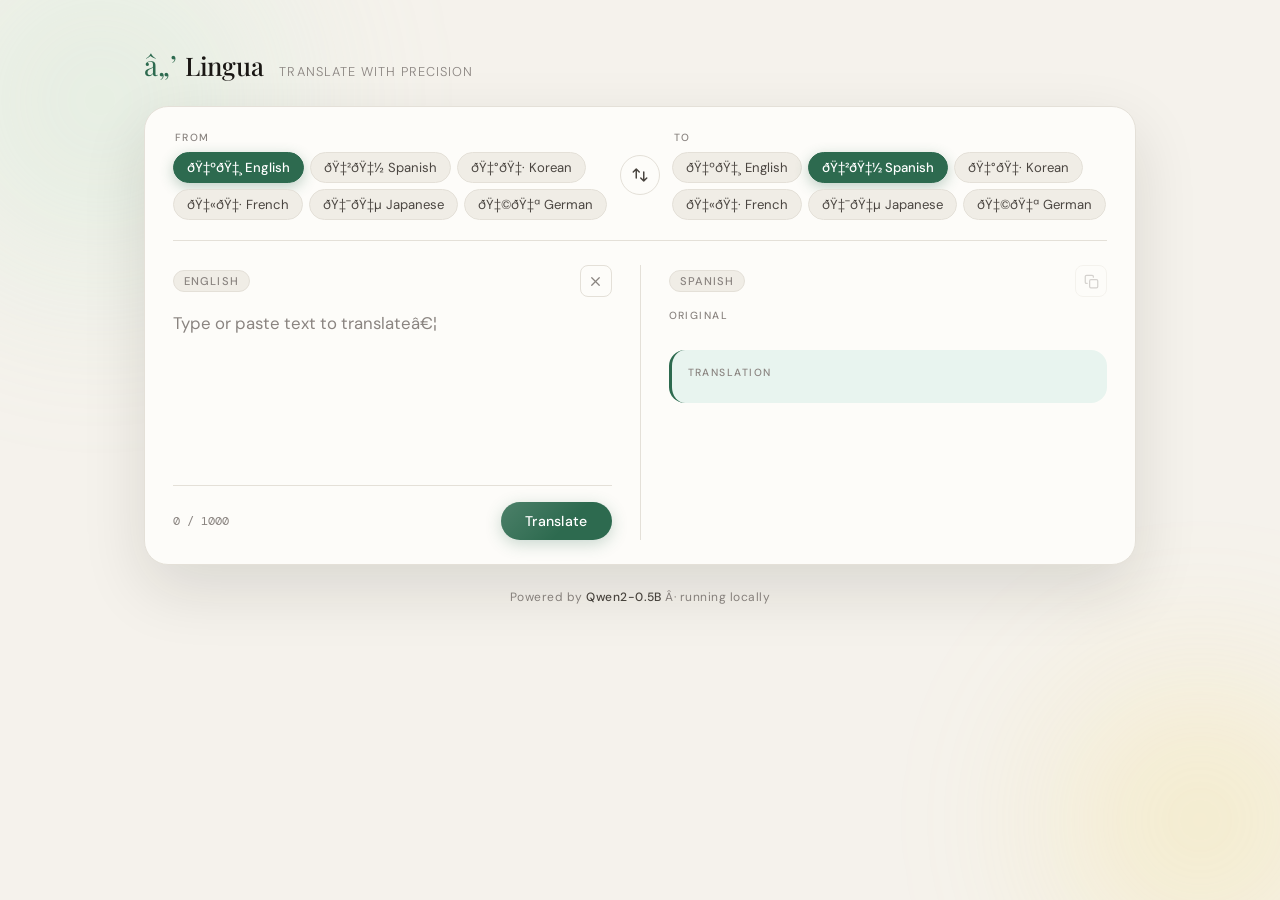
==== index.html @ b47cb752 "Add GitHub Pages static demo" ====
﻿<!DOCTYPE html>
<html lang="en">
<head>
  <meta charset="UTF-8" />
  <meta name="viewport" content="width=device-width, initial-scale=1.0" />
  <title>Lingua â€” AI Translator</title>
  <link rel="preconnect" href="https://fonts.googleapis.com" />
  <link href="https://fonts.googleapis.com/css2?family=Playfair+Display:wght@400;500&family=DM+Mono:wght@400;500&family=DM+Sans:wght@300;400;500&display=swap" rel="stylesheet" />
  <link rel="stylesheet" href="./static/styles.css" />
</head>
<body>

  <!-- â”€â”€ Ambient background orbs â”€â”€ -->
  <div class="bg-orb orb-1"></div>
  <div class="bg-orb orb-2"></div>

  <div class="app-shell">

    <!-- â”€â”€ Header â”€â”€ -->
    <header class="header">
      <div class="logo">
        <span class="logo-icon">â„’</span>
        <span class="logo-name">Lingua</span>
      </div>
      <p class="tagline">Translate with precision</p>
    </header>

    <!-- â”€â”€ Main card â”€â”€ -->
    <main class="card">

      <!-- â”€â”€ Language selector row â”€â”€ -->
      <div class="lang-row">

        <!-- Source language pills -->
        <div class="lang-group" id="source-group">
          <span class="lang-label">FROM</span>
          <div class="pills" role="group" aria-label="Source language">
            <button class="pill active" data-lang="en" data-group="source">ðŸ‡ºðŸ‡¸ English</button>
            <button class="pill" data-lang="es" data-group="source">ðŸ‡²ðŸ‡½ Spanish</button>
            <button class="pill" data-lang="ko" data-group="source">ðŸ‡°ðŸ‡· Korean</button>
            <button class="pill" data-lang="fr" data-group="source">ðŸ‡«ðŸ‡· French</button>
            <button class="pill" data-lang="ja" data-group="source">ðŸ‡¯ðŸ‡µ Japanese</button>
            <button class="pill" data-lang="de" data-group="source">ðŸ‡©ðŸ‡ª German</button>
          </div>
        </div>

        <!-- Swap button -->
        <button class="swap-btn" id="swap-btn" title="Swap languages" aria-label="Swap languages">
          <svg viewBox="0 0 24 24" fill="none" stroke="currentColor" stroke-width="2" stroke-linecap="round" stroke-linejoin="round">
            <path d="M7 16V4m0 0L3 8m4-4l4 4"/>
            <path d="M17 8v12m0 0l4-4m-4 4l-4-4"/>
          </svg>
        </button>

        <!-- Target language pills -->
        <div class="lang-group" id="target-group">
          <span class="lang-label">TO</span>
          <div class="pills" role="group" aria-label="Target language">
            <button class="pill" data-lang="en" data-group="target">ðŸ‡ºðŸ‡¸ English</button>
            <button class="pill active" data-lang="es" data-group="target">ðŸ‡²ðŸ‡½ Spanish</button>
            <button class="pill" data-lang="ko" data-group="target">ðŸ‡°ðŸ‡· Korean</button>
            <button class="pill" data-lang="fr" data-group="target">ðŸ‡«ðŸ‡· French</button>
            <button class="pill" data-lang="ja" data-group="target">ðŸ‡¯ðŸ‡µ Japanese</button>
            <button class="pill" data-lang="de" data-group="target">ðŸ‡©ðŸ‡ª German</button>
          </div>
        </div>

      </div><!-- /lang-row -->

      <!-- â”€â”€ Divider â”€â”€ -->
      <div class="card-divider"></div>

      <!-- â”€â”€ Input + Output panes â”€â”€ -->
      <div class="panes">

        <!-- Input pane -->
        <div class="pane pane-input">
          <div class="pane-header">
            <span class="pane-badge" id="source-badge">English</span>
            <div class="pane-actions">
              <button class="icon-btn" id="clear-btn" title="Clear input" aria-label="Clear input">
                <svg viewBox="0 0 24 24" fill="none" stroke="currentColor" stroke-width="2" stroke-linecap="round" stroke-linejoin="round">
                  <line x1="18" y1="6" x2="6" y2="18"/><line x1="6" y1="6" x2="18" y2="18"/>
                </svg>
              </button>
            </div>
          </div>
          <textarea
            id="input-text"
            placeholder="Type or paste text to translateâ€¦"
            maxlength="1000"
            aria-label="Text to translate"
            spellcheck="true"
          ></textarea>
          <div class="pane-footer">
            <span class="char-count"><span id="char-count">0</span> / 1000</span>
            <button class="translate-btn" id="translate-btn">
              <span class="btn-label">Translate</span>
              <span class="btn-spinner" aria-hidden="true"></span>
            </button>
          </div>
        </div>

        <!-- Vertical separator -->
        <div class="pane-sep"></div>

        <!-- Output pane -->
        <div class="pane pane-output" id="output-pane">
          <div class="pane-header">
            <span class="pane-badge" id="target-badge">Spanish</span>
            <div class="pane-actions">
              <button class="icon-btn" id="copy-btn" title="Copy translation" aria-label="Copy translation" disabled>
                <svg viewBox="0 0 24 24" fill="none" stroke="currentColor" stroke-width="2" stroke-linecap="round" stroke-linejoin="round">
                  <rect x="9" y="9" width="13" height="13" rx="2"/><path d="M5 15H4a2 2 0 0 1-2-2V4a2 2 0 0 1 2-2h9a2 2 0 0 1 2 2v1"/>
                </svg>
              </button>
            </div>
          </div>

          <!-- Empty state (plain div, styled via ::before / ::after) -->
          <div id="output-empty" class="output-placeholder"></div>

          <!-- Error state -->
          <div id="output-error" hidden>
            <div class="error-container">
              <svg viewBox="0 0 24 24" fill="none" stroke="currentColor" stroke-width="2" class="error-icon">
                <circle cx="12" cy="12" r="10"/><line x1="12" y1="8" x2="12" y2="12"/><line x1="12" y1="16" x2="12.01" y2="16"/>
              </svg>
              <p id="error-message"></p>
            </div>
          </div>

          <!-- Result blocks -->
          <div class="output-result" id="output-result" hidden>
            <div class="result-block result-original">
              <span class="result-label">Original</span>
              <p class="result-text" id="result-original"></p>
            </div>
            <div class="result-block result-translated">
              <span class="result-label">Translation</span>
              <p class="result-text result-main" id="result-translated"></p>
            </div>
          </div>

        </div><!-- /pane-output -->

      </div><!-- /panes -->

    </main><!-- /card -->

    <footer class="footer">
      Powered by <strong>Qwen2-0.5B</strong> Â· running locally
    </footer>

  </div><!-- /app-shell -->

  <script src="./static/script.js"></script>
</body>
</html>
---- static/styles.css ----
/* ═══════════════════════════════════════════════════════════════
   Lingua — styles.css
   Aesthetic: Luxury-minimal · warm ivory · deep ink · serif/mono
   ═══════════════════════════════════════════════════════════════ */

/* ── Tokens ───────────────────────────────────────────────────── */
:root {
  --bg:          #f5f2ec;
  --card:        #fdfcf9;
  --ink:         #1a1714;
  --ink-2:       #4a4540;
  --ink-3:       #8a8480;
  --accent:      #2d6a4f;       /* rich forest green */
  --accent-lt:   #e8f4ef;
  --accent-dk:   #1b4332;
  --pill-bg:     #f0ede6;
  --pill-hover:  #e5e0d5;
  --danger:      #c0392b;
  --border:      #e4e0d8;
  --shadow-sm:   0 2px 8px rgba(26,23,20,.06);
  --shadow-md:   0 8px 32px rgba(26,23,20,.10);
  --shadow-lg:   0 24px 64px rgba(26,23,20,.12);
  --radius-sm:   8px;
  --radius-md:   16px;
  --radius-lg:   24px;
  --font-serif:  'Playfair Display', Georgia, serif;
  --font-sans:   'DM Sans', system-ui, sans-serif;
  --font-mono:   'DM Mono', 'Courier New', monospace;
  --transition:  0.2s cubic-bezier(.4,0,.2,1);
}

/* ── Reset ────────────────────────────────────────────────────── */
*, *::before, *::after { box-sizing: border-box; margin: 0; padding: 0; }
html { font-size: 16px; -webkit-font-smoothing: antialiased; }

body {
  background: var(--bg);
  color: var(--ink);
  font-family: var(--font-sans);
  min-height: 100dvh;
  display: flex;
  align-items: flex-start;
  justify-content: center;
  overflow-x: hidden;
}

/* ── Ambient orbs ─────────────────────────────────────────────── */
.bg-orb {
  position: fixed;
  border-radius: 50%;
  filter: blur(80px);
  opacity: .35;
  pointer-events: none;
  z-index: 0;
}
.orb-1 {
  width: 520px; height: 520px;
  background: radial-gradient(circle, #b7e4c7 0%, transparent 70%);
  top: -160px; left: -160px;
  animation: drift 18s ease-in-out infinite alternate;
}
.orb-2 {
  width: 400px; height: 400px;
  background: radial-gradient(circle, #f6d860 0%, transparent 70%);
  bottom: -120px; right: -120px;
  animation: drift 22s ease-in-out infinite alternate-reverse;
}
@keyframes drift {
  from { transform: translate(0, 0); }
  to   { transform: translate(40px, 30px); }
}

/* ── App shell ────────────────────────────────────────────────── */
.app-shell {
  position: relative;
  z-index: 1;
  width: 100%;
  max-width: 1040px;
  padding: 48px 24px 32px;
  display: flex;
  flex-direction: column;
  gap: 24px;
}

/* ── Header ───────────────────────────────────────────────────── */
.header {
  display: flex;
  align-items: baseline;
  gap: 16px;
}
.logo {
  display: flex;
  align-items: center;
  gap: 8px;
}
.logo-icon {
  font-family: var(--font-serif);
  font-size: 1.75rem;
  color: var(--accent);
  line-height: 1;
}
.logo-name {
  font-family: var(--font-serif);
  font-size: 1.6rem;
  font-weight: 500;
  letter-spacing: -.01em;
  color: var(--ink);
}
.tagline {
  font-size: .8rem;
  color: var(--ink-3);
  letter-spacing: .08em;
  text-transform: uppercase;
  font-weight: 300;
}

/* ── Card ─────────────────────────────────────────────────────── */
.card {
  background: var(--card);
  border: 1px solid var(--border);
  border-radius: var(--radius-lg);
  box-shadow: var(--shadow-lg);
  overflow: hidden;
  animation: card-in .5s cubic-bezier(.2,1,.3,1) both;
}
@keyframes card-in {
  from { opacity: 0; transform: translateY(20px); }
  to   { opacity: 1; transform: translateY(0); }
}

/* ── Language row ─────────────────────────────────────────────── */
.lang-row {
  display: flex;
  align-items: flex-start;
  gap: 12px;
  padding: 24px 28px 20px;
  flex-wrap: wrap;
}
.lang-group {
  flex: 1;
  min-width: 0;
  display: flex;
  flex-direction: column;
  gap: 8px;
}
.lang-label {
  font-size: .65rem;
  font-weight: 500;
  letter-spacing: .14em;
  text-transform: uppercase;
  color: var(--ink-3);
  padding-left: 2px;
}
.pills {
  display: flex;
  flex-wrap: wrap;
  gap: 6px;
}

/* ── Pill buttons ─────────────────────────────────────────────── */
.pill {
  display: inline-flex;
  align-items: center;
  gap: 5px;
  padding: 6px 13px;
  border-radius: 999px;
  border: 1.5px solid var(--border);
  background: var(--pill-bg);
  color: var(--ink-2);
  font-family: var(--font-sans);
  font-size: .82rem;
  font-weight: 400;
  cursor: pointer;
  transition:
    background var(--transition),
    border-color var(--transition),
    color var(--transition),
    box-shadow var(--transition),
    transform var(--transition);
  user-select: none;
}
.pill:hover:not(.active) {
  background: var(--pill-hover);
  border-color: #ccc9c0;
  transform: translateY(-1px);
}
.pill.active {
  background: var(--accent);
  border-color: var(--accent);
  color: #fff;
  box-shadow: 0 4px 14px rgba(45,106,79,.3);
  font-weight: 500;
}
.pill.active:hover {
  background: var(--accent-dk);
  border-color: var(--accent-dk);
}
/* Conflict highlight: same lang selected on both sides */
.pill.conflict {
  border-color: var(--danger);
  color: var(--danger);
}

/* ── Swap button ──────────────────────────────────────────────── */
.swap-btn {
  flex-shrink: 0;
  margin-top: 24px;
  width: 40px;
  height: 40px;
  border-radius: 50%;
  border: 1.5px solid var(--border);
  background: var(--card);
  color: var(--ink-2);
  display: flex;
  align-items: center;
  justify-content: center;
  cursor: pointer;
  transition:
    background var(--transition),
    border-color var(--transition),
    transform var(--transition),
    box-shadow var(--transition);
}
.swap-btn svg { width: 18px; height: 18px; }
.swap-btn:hover {
  background: var(--accent-lt);
  border-color: var(--accent);
  color: var(--accent);
  transform: rotate(180deg);
  box-shadow: 0 4px 12px rgba(45,106,79,.15);
}
.swap-btn:active { transform: rotate(180deg) scale(.92); }

/* ── Card divider ─────────────────────────────────────────────── */
.card-divider {
  height: 1px;
  background: var(--border);
  margin: 0 28px;
}

/* ── Panes ────────────────────────────────────────────────────── */
.panes {
  display: grid;
  grid-template-columns: 1fr 1px 1fr;
  min-height: 320px;
}
.pane-sep {
  background: var(--border);
  margin: 24px 0;
}
.pane {
  display: flex;
  flex-direction: column;
  padding: 24px 28px;
}

/* ── Pane header ──────────────────────────────────────────────── */
.pane-header {
  display: flex;
  align-items: center;
  justify-content: space-between;
  margin-bottom: 12px;
}
.pane-badge {
  font-size: .7rem;
  font-weight: 500;
  letter-spacing: .1em;
  text-transform: uppercase;
  color: var(--ink-3);
  background: var(--pill-bg);
  border: 1px solid var(--border);
  padding: 3px 10px;
  border-radius: 999px;
  transition: color var(--transition), background var(--transition);
}
.pane-actions {
  display: flex;
  gap: 6px;
}

/* ── Icon buttons ─────────────────────────────────────────────── */
.icon-btn {
  width: 32px;
  height: 32px;
  border-radius: var(--radius-sm);
  border: 1px solid var(--border);
  background: transparent;
  color: var(--ink-3);
  display: flex;
  align-items: center;
  justify-content: center;
  cursor: pointer;
  transition:
    background var(--transition),
    color var(--transition),
    border-color var(--transition),
    transform var(--transition);
}
.icon-btn svg { width: 15px; height: 15px; }
.icon-btn:hover:not(:disabled) {
  background: var(--accent-lt);
  color: var(--accent);
  border-color: var(--accent);
  transform: scale(1.08);
}
.icon-btn:disabled { opacity: .35; cursor: default; }
/* Copy success flash */
.icon-btn.copied {
  background: var(--accent);
  color: #fff;
  border-color: var(--accent);
}

/* ── Textarea ─────────────────────────────────────────────────── */
textarea {
  flex: 1;
  width: 100%;
  min-height: 160px;
  border: none;
  outline: none;
  background: transparent;
  resize: none;
  font-family: var(--font-sans);
  font-size: 1.05rem;
  line-height: 1.7;
  color: var(--ink);
  caret-color: var(--accent);
}
textarea::placeholder { color: var(--ink-3); }
textarea:focus { /* no outline; card provides boundary */ }

/* ── Pane footer ──────────────────────────────────────────────── */
.pane-footer {
  display: flex;
  align-items: center;
  justify-content: space-between;
  margin-top: 16px;
  padding-top: 16px;
  border-top: 1px solid var(--border);
}
.char-count {
  font-size: .78rem;
  color: var(--ink-3);
  font-family: var(--font-mono);
  transition: color var(--transition);
}
.char-count.near-limit { color: #d97706; }
.char-count.at-limit   { color: var(--danger); }

/* ── Translate CTA ────────────────────────────────────────────── */
.translate-btn {
  display: inline-flex;
  align-items: center;
  gap: 8px;
  padding: 10px 24px;
  border-radius: 999px;
  border: none;
  background: var(--accent);
  color: #fff;
  font-family: var(--font-sans);
  font-size: .88rem;
  font-weight: 500;
  letter-spacing: .02em;
  cursor: pointer;
  transition:
    background var(--transition),
    box-shadow var(--transition),
    transform var(--transition),
    opacity var(--transition);
  box-shadow: 0 4px 16px rgba(45,106,79,.25);
  position: relative;
  overflow: hidden;
}
.translate-btn::before {
  content: '';
  position: absolute;
  inset: 0;
  background: linear-gradient(135deg, rgba(255,255,255,.15) 0%, transparent 60%);
}
.translate-btn:hover:not(:disabled) {
  background: var(--accent-dk);
  box-shadow: 0 6px 22px rgba(45,106,79,.38);
  transform: translateY(-1px);
}
.translate-btn:active:not(:disabled) {
  transform: translateY(0) scale(.97);
  box-shadow: 0 2px 8px rgba(45,106,79,.2);
}
.translate-btn:disabled {
  opacity: .6;
  cursor: default;
  transform: none;
}
/* Loading state */
.translate-btn.loading .btn-label { opacity: 0; }
.translate-btn.loading .btn-spinner { display: block; }
.btn-spinner {
  display: none;
  width: 16px;
  height: 16px;
  border: 2px solid rgba(255,255,255,.35);
  border-top-color: #fff;
  border-radius: 50%;
  animation: spin .7s linear infinite;
  position: absolute;
}
@keyframes spin { to { transform: rotate(360deg); } }

/* ── Output states ────────────────────────────────────────────── */
.output-empty {
  flex: 1;
  display: flex;
  flex-direction: column;
  align-items: center;
  justify-content: center;
  gap: 12px;
  color: var(--ink-3);
  text-align: center;
  padding: 32px 0;
}
.empty-icon {
  font-size: 1.6rem;
  opacity: .4;
  animation: pulse 3s ease-in-out infinite;
}
@keyframes pulse {
  0%, 100% { opacity: .4; transform: scale(1); }
  50%       { opacity: .7; transform: scale(1.1); }
}
.output-empty p { font-size: .88rem; letter-spacing: .01em; }

/* ── Result blocks ────────────────────────────────────────────── */
.output-result {
  flex: 1;
  display: flex;
  flex-direction: column;
  gap: 20px;
}
.result-block {
  display: flex;
  flex-direction: column;
  gap: 8px;
  animation: fade-up .3s cubic-bezier(.2,1,.3,1) both;
}
@keyframes fade-up {
  from { opacity: 0; transform: translateY(10px); }
  to   { opacity: 1; transform: translateY(0); }
}
.result-label {
  font-size: .65rem;
  font-weight: 500;
  letter-spacing: .14em;
  text-transform: uppercase;
  color: var(--ink-3);
}
.result-text {
  font-family: var(--font-sans);
  font-size: .95rem;
  line-height: 1.75;
  color: var(--ink-2);
}
.result-main {
  font-family: var(--font-serif);
  font-size: 1.35rem;
  line-height: 1.55;
  color: var(--ink);
  font-weight: 400;
}
.result-translated {
  padding: 16px;
  background: var(--accent-lt);
  border-radius: var(--radius-md);
  border-left: 3px solid var(--accent);
}

/* ── Error state ──────────────────────────────────────────────── */
.output-error {
  flex: 1;
  display: flex;
  flex-direction: column;
  align-items: center;
  justify-content: center;
  gap: 10px;
  color: var(--danger);
  text-align: center;
  padding: 24px 0;
}
.error-icon { font-size: 1.4rem; }
.output-error p { font-size: .88rem; }

/* ── Footer ───────────────────────────────────────────────────── */
.footer {
  text-align: center;
  font-size: .75rem;
  color: var(--ink-3);
  letter-spacing: .04em;
}
.footer strong { color: var(--ink-2); font-weight: 500; }

/* ── Responsive ───────────────────────────────────────────────── */
@media (max-width: 680px) {
  .app-shell { padding: 28px 16px 24px; }

  .lang-row { padding: 20px 20px 16px; gap: 10px; flex-direction: column; }
  .swap-btn { margin-top: 0; align-self: center; transform: rotate(90deg); }
  .swap-btn:hover { transform: rotate(270deg); }

  .panes { grid-template-columns: 1fr; grid-template-rows: auto 1px auto; }
  .pane-sep { margin: 0 24px; height: 1px; width: auto; }
  .pane { padding: 20px; }

  .card-divider { margin: 0 20px; }

  .result-main { font-size: 1.15rem; }
}
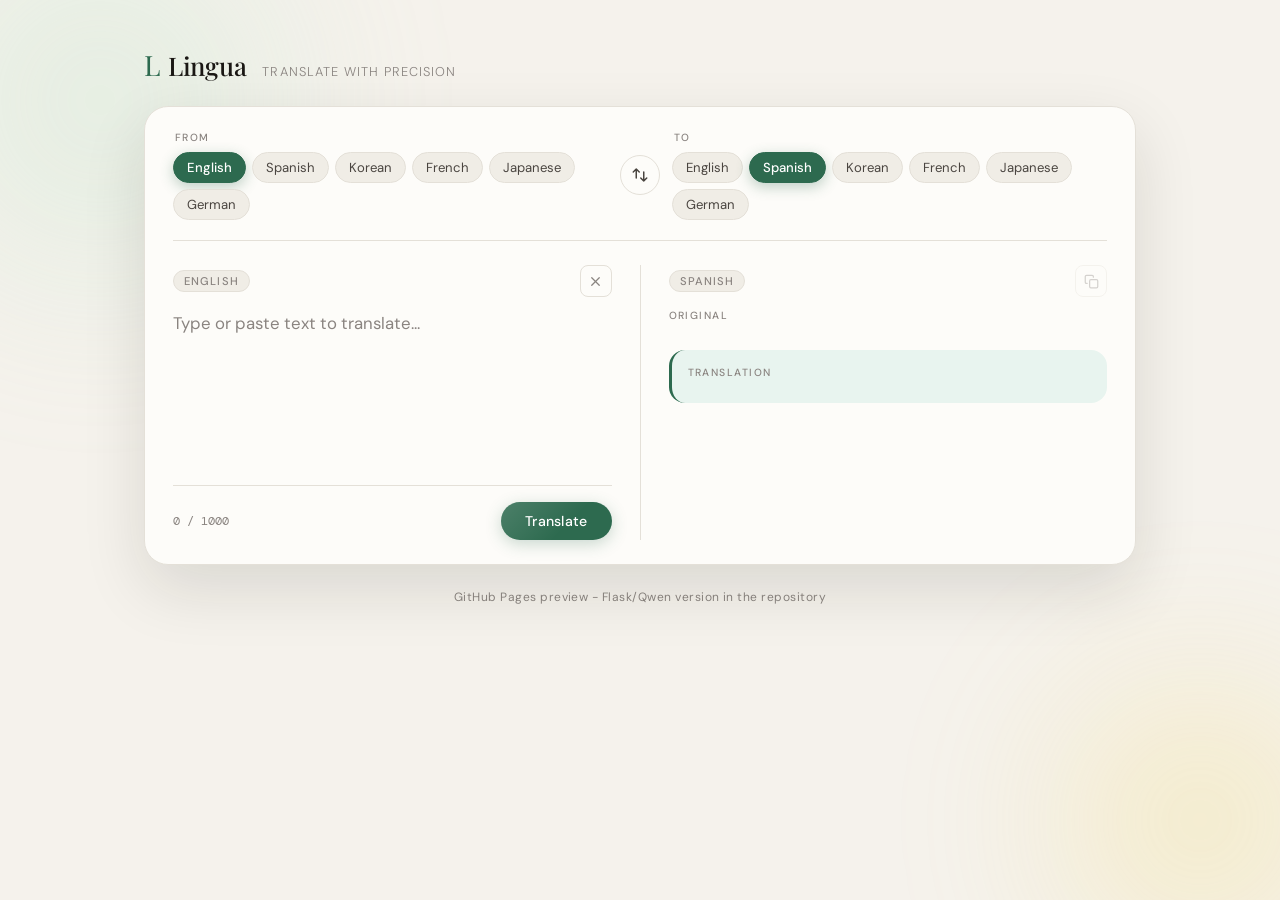
==== commit 8ac47312: "Fix Pages preview translation and encoding" ====
--- a/index.html
+++ b/index.html
@@ -3,44 +3,44 @@
 <head>
   <meta charset="UTF-8" />
   <meta name="viewport" content="width=device-width, initial-scale=1.0" />
-  <title>Lingua â€” AI Translator</title>
+  <title>Lingua - AI Translator</title>
   <link rel="preconnect" href="https://fonts.googleapis.com" />
   <link href="https://fonts.googleapis.com/css2?family=Playfair+Display:wght@400;500&family=DM+Mono:wght@400;500&family=DM+Sans:wght@300;400;500&display=swap" rel="stylesheet" />
   <link rel="stylesheet" href="./static/styles.css" />
 </head>
 <body>
 
-  <!-- â”€â”€ Ambient background orbs â”€â”€ -->
+  <!-- Ambient background -->
   <div class="bg-orb orb-1"></div>
   <div class="bg-orb orb-2"></div>
 
   <div class="app-shell">
 
-    <!-- â”€â”€ Header â”€â”€ -->
+    <!-- Header -->
     <header class="header">
       <div class="logo">
-        <span class="logo-icon">â„’</span>
+        <span class="logo-icon">L</span>
         <span class="logo-name">Lingua</span>
       </div>
       <p class="tagline">Translate with precision</p>
     </header>
 
-    <!-- â”€â”€ Main card â”€â”€ -->
+    <!-- Main card -->
     <main class="card">
 
-      <!-- â”€â”€ Language selector row â”€â”€ -->
+      <!-- Language selector row -->
       <div class="lang-row">
 
         <!-- Source language pills -->
         <div class="lang-group" id="source-group">
           <span class="lang-label">FROM</span>
           <div class="pills" role="group" aria-label="Source language">
-            <button class="pill active" data-lang="en" data-group="source">ðŸ‡ºðŸ‡¸ English</button>
-            <button class="pill" data-lang="es" data-group="source">ðŸ‡²ðŸ‡½ Spanish</button>
-            <button class="pill" data-lang="ko" data-group="source">ðŸ‡°ðŸ‡· Korean</button>
-            <button class="pill" data-lang="fr" data-group="source">ðŸ‡«ðŸ‡· French</button>
-            <button class="pill" data-lang="ja" data-group="source">ðŸ‡¯ðŸ‡µ Japanese</button>
-            <button class="pill" data-lang="de" data-group="source">ðŸ‡©ðŸ‡ª German</button>
+            <button class="pill active" data-lang="en" data-group="source">English</button>
+            <button class="pill" data-lang="es" data-group="source">Spanish</button>
+            <button class="pill" data-lang="ko" data-group="source">Korean</button>
+            <button class="pill" data-lang="fr" data-group="source">French</button>
+            <button class="pill" data-lang="ja" data-group="source">Japanese</button>
+            <button class="pill" data-lang="de" data-group="source">German</button>
           </div>
         </div>
 
@@ -56,21 +56,21 @@
         <div class="lang-group" id="target-group">
           <span class="lang-label">TO</span>
           <div class="pills" role="group" aria-label="Target language">
-            <button class="pill" data-lang="en" data-group="target">ðŸ‡ºðŸ‡¸ English</button>
-            <button class="pill active" data-lang="es" data-group="target">ðŸ‡²ðŸ‡½ Spanish</button>
-            <button class="pill" data-lang="ko" data-group="target">ðŸ‡°ðŸ‡· Korean</button>
-            <button class="pill" data-lang="fr" data-group="target">ðŸ‡«ðŸ‡· French</button>
-            <button class="pill" data-lang="ja" data-group="target">ðŸ‡¯ðŸ‡µ Japanese</button>
-            <button class="pill" data-lang="de" data-group="target">ðŸ‡©ðŸ‡ª German</button>
+            <button class="pill" data-lang="en" data-group="target">English</button>
+            <button class="pill active" data-lang="es" data-group="target">Spanish</button>
+            <button class="pill" data-lang="ko" data-group="target">Korean</button>
+            <button class="pill" data-lang="fr" data-group="target">French</button>
+            <button class="pill" data-lang="ja" data-group="target">Japanese</button>
+            <button class="pill" data-lang="de" data-group="target">German</button>
           </div>
         </div>
 
       </div><!-- /lang-row -->
 
-      <!-- â”€â”€ Divider â”€â”€ -->
+      <!-- Divider -->
       <div class="card-divider"></div>
 
-      <!-- â”€â”€ Input + Output panes â”€â”€ -->
+      <!-- Input + Output panes -->
       <div class="panes">
 
         <!-- Input pane -->
@@ -87,7 +87,7 @@
           </div>
           <textarea
             id="input-text"
-            placeholder="Type or paste text to translateâ€¦"
+            placeholder="Type or paste text to translate..."
             maxlength="1000"
             aria-label="Text to translate"
             spellcheck="true"
@@ -149,7 +149,7 @@
     </main><!-- /card -->
 
     <footer class="footer">
-      Powered by <strong>Qwen2-0.5B</strong> Â· running locally
+      GitHub Pages preview - Flask/Qwen version in the repository
     </footer>
 
   </div><!-- /app-shell -->
@@ -157,3 +157,4 @@
   <script src="./static/script.js"></script>
 </body>
 </html>
+
